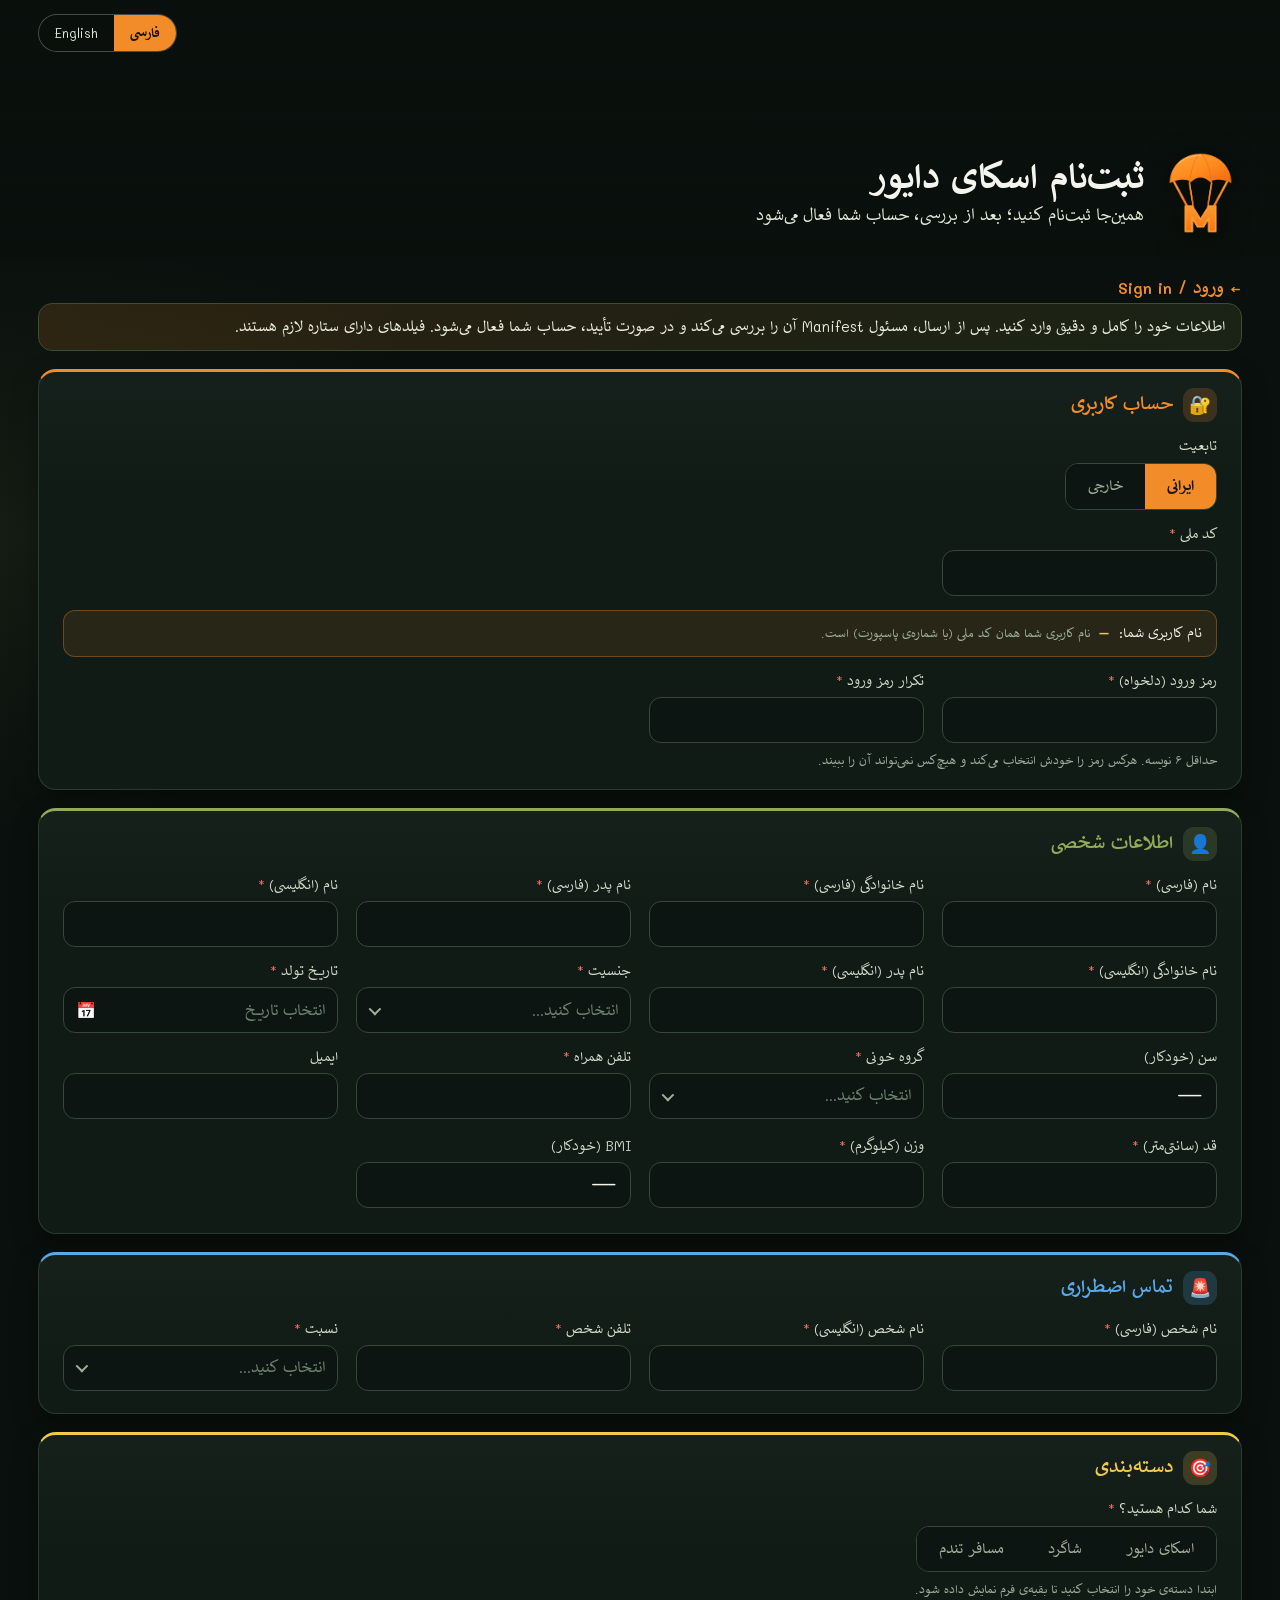
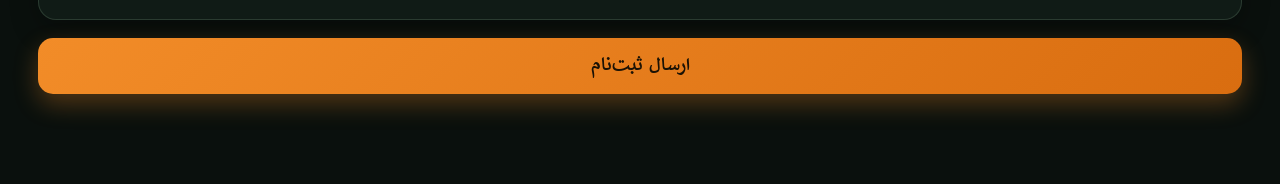
==== register.html @ 6c28987c "Add files via upload" ====
<!doctype html>
<html lang="fa" dir="rtl">
<head>
<meta charset="utf-8">
<meta name="viewport" content="width=device-width, initial-scale=1">
<meta name="theme-color" content="#0a100d">
<title>Manifest</title>
<link rel="icon" href="logo.png">
<link rel="stylesheet" href="style.css">
</head>
<body>
<header class="hero">
  <div class="slides" id="slides" aria-hidden="true"></div>
  <div class="lang" role="group" aria-label="Language"><button type="button" data-l="fa">فارسی</button><button type="button" data-l="en">English</button></div>
  <div class="hero-in"><img src="logo.png" alt=""><div><h1 id="title"></h1><p id="tag"></p></div></div>
</header>
<main class="wrap">
  <p style="margin:0 0 10px"><a href="./" style="color:#f28c28;font-weight:700;text-decoration:none">← ورود / Sign in</a></p>
  <div class="note-card" id="intro"></div>
  <form id="form" novalidate autocomplete="off">
    <div class="hp"><label>Website <input type="text" name="website" tabindex="-1" autocomplete="off"></label></div>
    <div id="fields" class="fx"></div>
    <div class="err" id="err" role="alert"></div>
    <button class="submit" id="send" type="submit"></button>
  </form>
  <div class="done" id="done" style="display:none"></div>
</main>
<div id="scrim" class="scrim" hidden></div>
<div id="pop" class="pop" hidden></div>
<script src="config.js"></script>
<script src="models.js"></script>
<script src="app.js"></script>
<script>
(function(){var box=document.getElementById("slides"),n=10,els=[],cur=0;for(var i=1;i<=n;i++){var e=document.createElement("i");e.style.backgroundImage='url("hero/p'+i+'.webp")';box.appendChild(e);els.push(e)}
els[0].className="on";setInterval(function(){els[cur].className="";cur=(cur+1)%n;els[cur].className="on"},3000);
for(var j=1;j<n;j++){(new Image()).src="hero/p"+(j+1)+".webp"}})();
</script>
</body>
</html>
---- style.css ----
@font-face { font-family: "FaCalibri"; src: url("calibri.ttf"), local("Calibri"); font-weight: 400; size-adjust: 118%; unicode-range: U+0600-06FF, U+0750-077F, U+FB50-FDFF, U+FE70-FEFF, U+200C-200D; font-display: swap; }
@font-face { font-family: "FaCalibri"; src: url("calibrib.ttf"), local("Calibri Bold"); font-weight: 700; size-adjust: 118%; unicode-range: U+0600-06FF, U+0750-077F, U+FB50-FDFF, U+FE70-FEFF, U+200C-200D; font-display: swap; }
@font-face { font-family: "Mali"; src: url("mali.ttf") format("truetype"); font-weight: 400; font-display: swap; }
@font-face { font-family: "Mali"; src: url("mali-semibold.ttf") format("truetype"); font-weight: 700; font-display: swap; }
:root { --bg:#0a100d; --panel:#101b16; --panel2:#17251b; --line:#2a3b30; --text:#f4f5ef; --muted:#9fb09d; --olive:#91ab58; --orange:#f28c28; --sky:#5aa9e6; --amber:#f2c94c; --coral:#e8705f; --teal:#3fbfa8; --violet:#a78bfa; --err:#ff7b80; --field:#0c1511; --fline:#34483b; }
* { box-sizing: border-box; -webkit-tap-highlight-color: transparent; }
html { scroll-behavior: smooth; }
body { overflow-x: hidden; margin: 0; background: radial-gradient(1200px 500px at 85% -10%, rgba(242,140,40,.09), transparent 60%), radial-gradient(900px 500px at 0% 30%, rgba(145,171,88,.08), transparent 60%), var(--bg); color: var(--text); font-family: "FaCalibri", "Mali", "Segoe UI", Tahoma, sans-serif; line-height: 1.55; }
html body, input, select, button, textarea, .dd-btn, .pop { font-family: "FaCalibri", "Mali", "Segoe UI", Tahoma, sans-serif; }
button, input, textarea { font: inherit; }
button { cursor: pointer; }

/* ---------- top banner ---------- */
.hero { position: relative; min-height: 260px; display: flex; align-items: flex-end; padding: 22px clamp(14px, 3vw, 40px) 26px; overflow: hidden; background: #0a100d; isolation: isolate; }
.hero::after { content: ""; position: absolute; inset: 0; z-index: -1; background: linear-gradient(180deg, rgba(10,16,13,.15) 0%, rgba(10,16,13,.92) 100%); }
.hero .slides { position: absolute; inset: 0; z-index: -2; }
.hero .slides i { position: absolute; inset: 0; background-size: cover; background-position: center; opacity: 0; transition: opacity 1s ease; transform: scale(1.04); }
.hero .slides i.on { opacity: 1; animation: kb 6s ease-out forwards; }
@keyframes kb { from { transform: scale(1.04); } to { transform: scale(1.12); } }
.hero-in { width: 100%; max-width: 1600px; margin: 0 auto; display: flex; align-items: center; gap: 16px; }
.hero img { width: 82px; height: 82px; object-fit: contain; filter: drop-shadow(0 6px 14px rgba(0,0,0,.55)); animation: floaty 5s ease-in-out infinite; }
.hero h1 { margin: 0; font-size: clamp(24px, 3.2vw, 34px); line-height: 1.2; }
.hero p { margin: 4px 0 0; color: #e3e8da; font-size: clamp(13px, 1.6vw, 16px); }
.lang { position: absolute; top: 14px; inset-inline-end: clamp(12px, 3vw, 40px); display: flex; border: 1px solid rgba(255,255,255,.25); border-radius: 999px; overflow: hidden; background: rgba(10,16,13,.6); backdrop-filter: blur(6px); }
.lang button { border: 0; background: transparent; color: #dfe7d7; padding: 8px 16px; font-size: 13px; transition: background .25s, color .25s; }
.lang button.on { background: var(--orange); color: #1b1205; font-weight: 700; }

/* ---------- page width: use the whole screen ---------- */
.wrap { width: 100%; max-width: 1600px; margin: 0 auto; padding: 16px clamp(10px, 3vw, 40px) 90px; }
.note-card { background: linear-gradient(135deg, rgba(242,140,40,.14), rgba(145,171,88,.12)); border: 1px solid #3b4d33; border-radius: 14px; padding: 12px 16px; margin: -8px 0 18px; font-size: 14.5px; color: #e9eddc; }
.sec { --c: var(--orange); background: linear-gradient(180deg, rgba(255,255,255,.025), transparent 120px), var(--panel); border: 1px solid var(--line); border-top: 3px solid var(--c); border-radius: 18px; padding: 16px clamp(12px, 2vw, 24px) 8px; margin: 0 0 18px; box-shadow: 0 10px 28px rgba(0,0,0,.28); }
.sec:nth-of-type(7n+1) { --c: var(--orange); } .sec:nth-of-type(7n+2) { --c: var(--olive); } .sec:nth-of-type(7n+3) { --c: var(--sky); }
.sec:nth-of-type(7n+4) { --c: var(--amber); } .sec:nth-of-type(7n+5) { --c: var(--coral); } .sec:nth-of-type(7n+6) { --c: var(--teal); } .sec:nth-of-type(7n+7) { --c: var(--violet); }
.sec h2 { display: flex; align-items: center; gap: 10px; margin: 0 0 14px; font-size: 18px; color: var(--c); }
.sec h2 .ic { width: 34px; height: 34px; display: grid; place-items: center; border-radius: 11px; background: color-mix(in srgb, var(--c) 18%, transparent); font-size: 18px; }
.sub-t { display: block; margin: 6px 0 8px; font-size: 14px; font-weight: 700; color: var(--c); }
.grid { display: grid; grid-template-columns: repeat(auto-fill, minmax(min(100%, 250px), 1fr)); gap: 0 18px; }
.grid .full { grid-column: 1 / -1; }
.f { display: block; margin: 0 0 14px; font-size: 13.5px; color: #d5ddcb; min-width: 0; }
.f > span.l { display: block; margin-bottom: 5px; }
.req::after { content: " *"; color: var(--coral); }
.hint { display: block; font-size: 12px; color: var(--muted); margin-top: 3px; }
.fe { display: none; font-size: 12px; color: var(--err); margin-top: 3px; }
.fe.on { display: block; animation: shake .35s; }
input[type=text], input[type=tel], input[type=email], input[type=password], textarea { width: 100%; height: 46px; padding: 0 12px; border-radius: 12px; border: 1px solid var(--fline); background: var(--field); color: var(--text); font-size: 15px; transition: border-color .2s, box-shadow .2s, background .2s; }
textarea { height: 84px; padding: 10px 12px; resize: vertical; }
input:hover, textarea:hover { border-color: #4a6552; }
input:focus, textarea:focus { outline: none; border-color: var(--c, var(--orange)); box-shadow: 0 0 0 3px color-mix(in srgb, var(--c, var(--orange)) 28%, transparent); }
input.bad, .dd-btn.bad, textarea.bad { border-color: var(--err); }
.ltr { direction: ltr; text-align: left; }
html[dir=rtl] .ltr::placeholder { text-align: right; }
@media (max-width: 700px) { input[type=text], input[type=tel], input[type=email], input[type=password], textarea { font-size: 16px; } }

/* ---------- custom dropdown / date button ---------- */
.dd-btn { position: relative; overflow: hidden; width: 100%; height: 46px; display: flex; align-items: center; justify-content: space-between; gap: 8px; padding: 0 12px; border-radius: 12px; border: 1px solid var(--fline); background: var(--field); color: var(--text); font-size: 15px; text-align: start; transition: border-color .2s, box-shadow .2s, background .2s, transform .12s; }
.dd-btn:hover { border-color: #4a6552; background: #0f1a14; }
.dd-btn:focus-visible, .dd-btn.open { outline: none; border-color: var(--c, var(--orange)); box-shadow: 0 0 0 3px color-mix(in srgb, var(--c, var(--orange)) 28%, transparent); }
.dd-btn .v { flex: 1; min-width: 0; overflow: hidden; text-overflow: ellipsis; white-space: nowrap; }
.dd-btn .v.ph { color: #6f8472; }
.dd-btn .chev { width: 9px; height: 9px; border-right: 2px solid var(--muted); border-bottom: 2px solid var(--muted); transform: rotate(45deg) translateY(-2px); transition: transform .2s; flex: none; }
.dd-btn.open .chev { transform: rotate(-135deg) translate(-2px, -1px); }
.dd-btn .cal-ic { flex: none; font-size: 16px; }
.pop { position: fixed; z-index: 1000; min-width: 220px; max-width: calc(100vw - 16px); max-height: min(60vh, 420px); overflow: auto; background: #101b16; border: 1px solid #3f5a48; border-radius: 16px; box-shadow: 0 22px 60px rgba(0,0,0,.6), 0 0 0 1px rgba(0,0,0,.4); padding: 6px; transform-origin: top center; animation: popIn .18s cubic-bezier(.2,.8,.3,1); color: var(--text); }
.pop.sheet { left: 0 !important; right: 0 !important; bottom: 0 !important; top: auto !important; width: auto !important; max-width: none; max-height: 74vh; border-radius: 22px 22px 0 0; padding: 10px 10px 18px; animation: sheetUp .26s cubic-bezier(.2,.8,.3,1); }
.scrim { position: fixed; inset: 0; z-index: 999; background: rgba(0,0,0,.55); animation: fadeIn .2s; }
.pop .srch { position: sticky; top: -6px; z-index: 2; background: #101b16; padding: 4px 4px 8px; }
.pop .srch input { height: 40px; }
.pop .opt { position: relative; overflow: hidden; display: flex; align-items: center; gap: 8px; width: 100%; padding: 10px 12px; border: 0; border-radius: 10px; background: transparent; color: var(--text); font-size: 15px; text-align: start; transition: background .12s; }
.pop .opt:hover, .pop .opt.hl { background: #1c2f23; }
.pop .opt.on { background: color-mix(in srgb, var(--pc, var(--orange)) 22%, #101b16); color: #fff; font-weight: 700; }
.pop .opt.on::after { content: "✓"; margin-inline-start: auto; color: var(--pc, var(--orange)); }
.pop .grp { padding: 10px 12px 4px; font-size: 11.5px; letter-spacing: .04em; text-transform: uppercase; color: var(--olive); }
.pop .none { padding: 14px; text-align: center; color: var(--muted); font-size: 13px; }

/* ---------- calendar ---------- */
.pop.cal { width: 320px; padding: 12px; }
.cal-head { display: flex; align-items: center; gap: 6px; margin-bottom: 8px; }
.cal-title { flex: 1; border: 0; background: #17251b; color: var(--text); border-radius: 10px; padding: 9px 12px; font-size: 15px; font-weight: 700; transition: background .15s; }
.cal-title:hover { background: #1f3326; }
.cal-nav { width: 38px; height: 38px; border: 0; border-radius: 10px; background: #17251b; color: var(--text); font-size: 20px; line-height: 1; transition: background .15s, transform .1s; }
.cal-nav:hover { background: #254030; }
.cal-grid { display: grid; grid-template-columns: repeat(7, 1fr); gap: 3px; }
.cal-grid.wk span { text-align: center; font-size: 12px; color: var(--muted); padding: 4px 0; }
.cal-grid button { height: 38px; border: 0; border-radius: 50%; background: transparent; color: var(--text); font-size: 14px; transition: background .12s, transform .1s; }
.cal-grid button:hover:not(.dis) { background: #254030; transform: scale(1.08); }
.cal-grid button.today { box-shadow: inset 0 0 0 1.5px var(--amber); }
.cal-grid button.sel { background: var(--pc, var(--orange)); color: #1b1205; font-weight: 700; }
.cal-grid button.dis { opacity: .25; cursor: default; }
.cal-ym { display: grid; gap: 8px; }
.cal-ym .months { display: grid; grid-template-columns: repeat(3, 1fr); gap: 6px; }
.cal-ym .years { display: grid; grid-template-columns: repeat(4, 1fr); gap: 6px; max-height: 190px; overflow: auto; padding: 2px; }
.cal-ym button { height: 38px; border: 0; border-radius: 10px; background: #17251b; color: var(--text); font-size: 14px; transition: background .12s; }
.cal-ym button:hover { background: #254030; }
.cal-ym button.sel { background: var(--pc, var(--orange)); color: #1b1205; font-weight: 700; }
.cal-ym button.dis { opacity: .25; }
.cal-foot { display: flex; justify-content: space-between; margin-top: 10px; }
.cal-foot button { border: 0; background: transparent; color: var(--pc, var(--orange)); padding: 8px 10px; border-radius: 8px; font-size: 14px; }
.cal-foot button:hover { background: #17251b; }

/* ---------- chips, segmented, buttons ---------- */
.chips { display: flex; flex-wrap: wrap; gap: 9px; margin-bottom: 14px; }
.chip { display: inline-flex; align-items: center; gap: 8px; padding: 9px 14px; border: 1px solid var(--fline); border-radius: 999px; background: var(--field); cursor: pointer; font-size: 14px; user-select: none; transition: border-color .2s, background .2s, transform .12s, opacity .2s; position: relative; overflow: hidden; }
.chip:hover { border-color: var(--c); }
.chip input { accent-color: var(--c); width: 17px; height: 17px; margin: 0; }
.chip.on { border-color: var(--c); background: color-mix(in srgb, var(--c) 18%, var(--field)); }
.chip.off { opacity: .4; cursor: not-allowed; }
.seg { display: inline-flex; flex-wrap: wrap; border: 1px solid var(--fline); border-radius: 13px; overflow: hidden; margin-bottom: 14px; max-width: 100%; }
.seg button { border: 0; background: var(--field); color: var(--muted); padding: 11px 22px; font-size: 14.5px; position: relative; overflow: hidden; transition: background .25s, color .25s; }
.seg button:hover { color: var(--text); }
.seg button.on { background: var(--c); color: #1a1405; font-weight: 700; }
.btn { border: 1px solid #3d5444; background: var(--panel2); color: var(--text); padding: 9px 16px; border-radius: 11px; font-size: 13.5px; position: relative; overflow: hidden; transition: border-color .2s, background .2s, transform .12s; }
.btn:hover { border-color: var(--c, var(--orange)); background: #1d3123; }
.row2 { display: grid; grid-template-columns: 1fr 1fr auto; gap: 12px; align-items: end; margin-bottom: 6px; }
@media (max-width: 600px) { .row2 { grid-template-columns: 1fr; } }
.ro { display: flex; justify-content: space-between; align-items: center; gap: 8px; border-radius: 12px; padding: 0 14px; background: var(--field); border: 1px solid var(--fline); min-height: 46px; transition: border-color .3s, background .3s; }
.ro strong { font-size: 16px; direction: ltr; }
.ro.ok { border-color: #4f7a3a; background: rgba(110,160,70,.12); } .ro.ok strong { color: #b6d77a; }
.ro.warn { border-color: #8a6d1f; background: rgba(242,201,76,.1); } .ro.warn strong { color: var(--amber); }
.ro.bad { border-color: #8a3a40; background: rgba(255,123,128,.1); } .ro.bad strong { color: var(--err); }
.ro-wrap { margin: 0 0 14px; }
.ro-wrap small { display: block; font-size: 12px; color: var(--muted); margin-top: 3px; }
.ro-wrap.danger small { color: var(--err); }
.userbox { display: flex; align-items: center; gap: 10px; flex-wrap: wrap; padding: 11px 14px; border-radius: 12px; background: rgba(242,140,40,.1); border: 1px solid rgba(242,140,40,.35); margin-bottom: 14px; font-size: 13.5px; }
.userbox b { direction: ltr; unicode-bidi: plaintext; font-family: Consolas, monospace; font-size: 15px; color: var(--amber); }
.file-grid { display: grid; grid-template-columns: repeat(auto-fill, minmax(min(100%, 330px), 1fr)); gap: 0 16px; }
.file-row { display: flex; align-items: center; gap: 10px; flex-wrap: wrap; padding: 11px 14px; border: 1px dashed #3d5444; border-radius: 13px; margin-bottom: 12px; background: rgba(255,255,255,.02); transition: border-color .2s, background .2s; }
.file-row:hover { border-color: var(--c); background: rgba(255,255,255,.04); }
.file-row.has { border-style: solid; border-color: var(--olive); }
.file-row .nm { flex: 1 1 140px; font-size: 13.5px; min-width: 0; }
.file-row .fn { color: var(--olive); font-size: 12px; direction: ltr; overflow-wrap: anywhere; }
.err { display: none; margin: 0 0 14px; padding: 13px 16px; border-radius: 13px; background: #3d1a1e; border: 1px solid var(--err); color: #ffd9db; font-size: 14px; white-space: pre-line; }
.submit { width: 100%; height: 56px; border: 0; border-radius: 15px; background: linear-gradient(135deg, var(--orange), #d96d10); color: #1b1205; font-weight: 700; font-size: 18px; cursor: pointer; box-shadow: 0 10px 24px rgba(242,140,40,.3); position: relative; overflow: hidden; transition: transform .15s, box-shadow .2s; }
.submit:hover:not(:disabled) { transform: translateY(-2px); box-shadow: 0 14px 30px rgba(242,140,40,.4); }
.submit:disabled { opacity: .55; cursor: default; box-shadow: none; }
.hp { position: absolute; width: 1px; height: 1px; overflow: hidden; clip: rect(0 0 0 0); opacity: 0; pointer-events: none; }
.done { text-align: center; padding: 40px 16px; animation: rise .6s both; }
.done h2 { color: var(--olive); font-size: 26px; margin: 6px 0; }
.ref { display: inline-block; direction: ltr; font-family: Consolas, monospace; font-size: 22px; letter-spacing: 2px; color: var(--amber); background: var(--field); border: 1px solid var(--line); padding: 8px 18px; border-radius: 10px; margin: 8px 0 14px; }
.sub { font-size: 13px; color: var(--muted); margin: 0 0 8px; }
[hidden] { display: none !important; }

/* ---------- gentle motion ---------- */
.fx .sec { animation: rise .6s cubic-bezier(.2,.7,.2,1) both; }
.fx .sec:nth-of-type(2) { animation-delay: .06s; } .fx .sec:nth-of-type(3) { animation-delay: .12s; } .fx .sec:nth-of-type(4) { animation-delay: .18s; } .fx .sec:nth-of-type(n+5) { animation-delay: .24s; }
.note-card { animation: rise .5s both; }
button:active:not(:disabled), .chip:active, .dd-btn:active { transform: scale(.97); }
.rip { position: absolute; border-radius: 50%; background: rgba(255,255,255,.32); transform: scale(0); animation: ripple .6s ease-out forwards; pointer-events: none; }
@keyframes rise { from { opacity: 0; transform: translateY(18px); } to { opacity: 1; transform: none; } }
@keyframes popIn { from { opacity: 0; transform: translateY(-6px) scale(.97); } to { opacity: 1; transform: none; } }
@keyframes sheetUp { from { transform: translateY(100%); } to { transform: none; } }
@keyframes fadeIn { from { opacity: 0; } to { opacity: 1; } }
@keyframes ripple { to { transform: scale(4); opacity: 0; } }
@keyframes floaty { 0%, 100% { transform: translateY(0); } 50% { transform: translateY(-5px); } }
@keyframes shake { 0%, 100% { transform: none; } 25% { transform: translateX(-4px); } 75% { transform: translateX(4px); } }
@media (prefers-reduced-motion: reduce) { *, *::before, *::after { animation-duration: .01ms !important; animation-delay: 0s !important; transition-duration: .01ms !important; } }

.dd-btn .v.dt { direction: ltr; unicode-bidi: isolate; text-align: right; }
html[dir=ltr] .dd-btn .v.dt { text-align: left; }
@media (max-width: 700px) { .pop.sheet.cal { max-height: 92vh; } .pop.sheet .cal-grid button { height: 34px; } .pop.sheet .cal-head { margin-bottom: 4px; } }

.fnote { color: var(--amber, #f6ba78); font-size: 11.5px; font-weight: 400; }
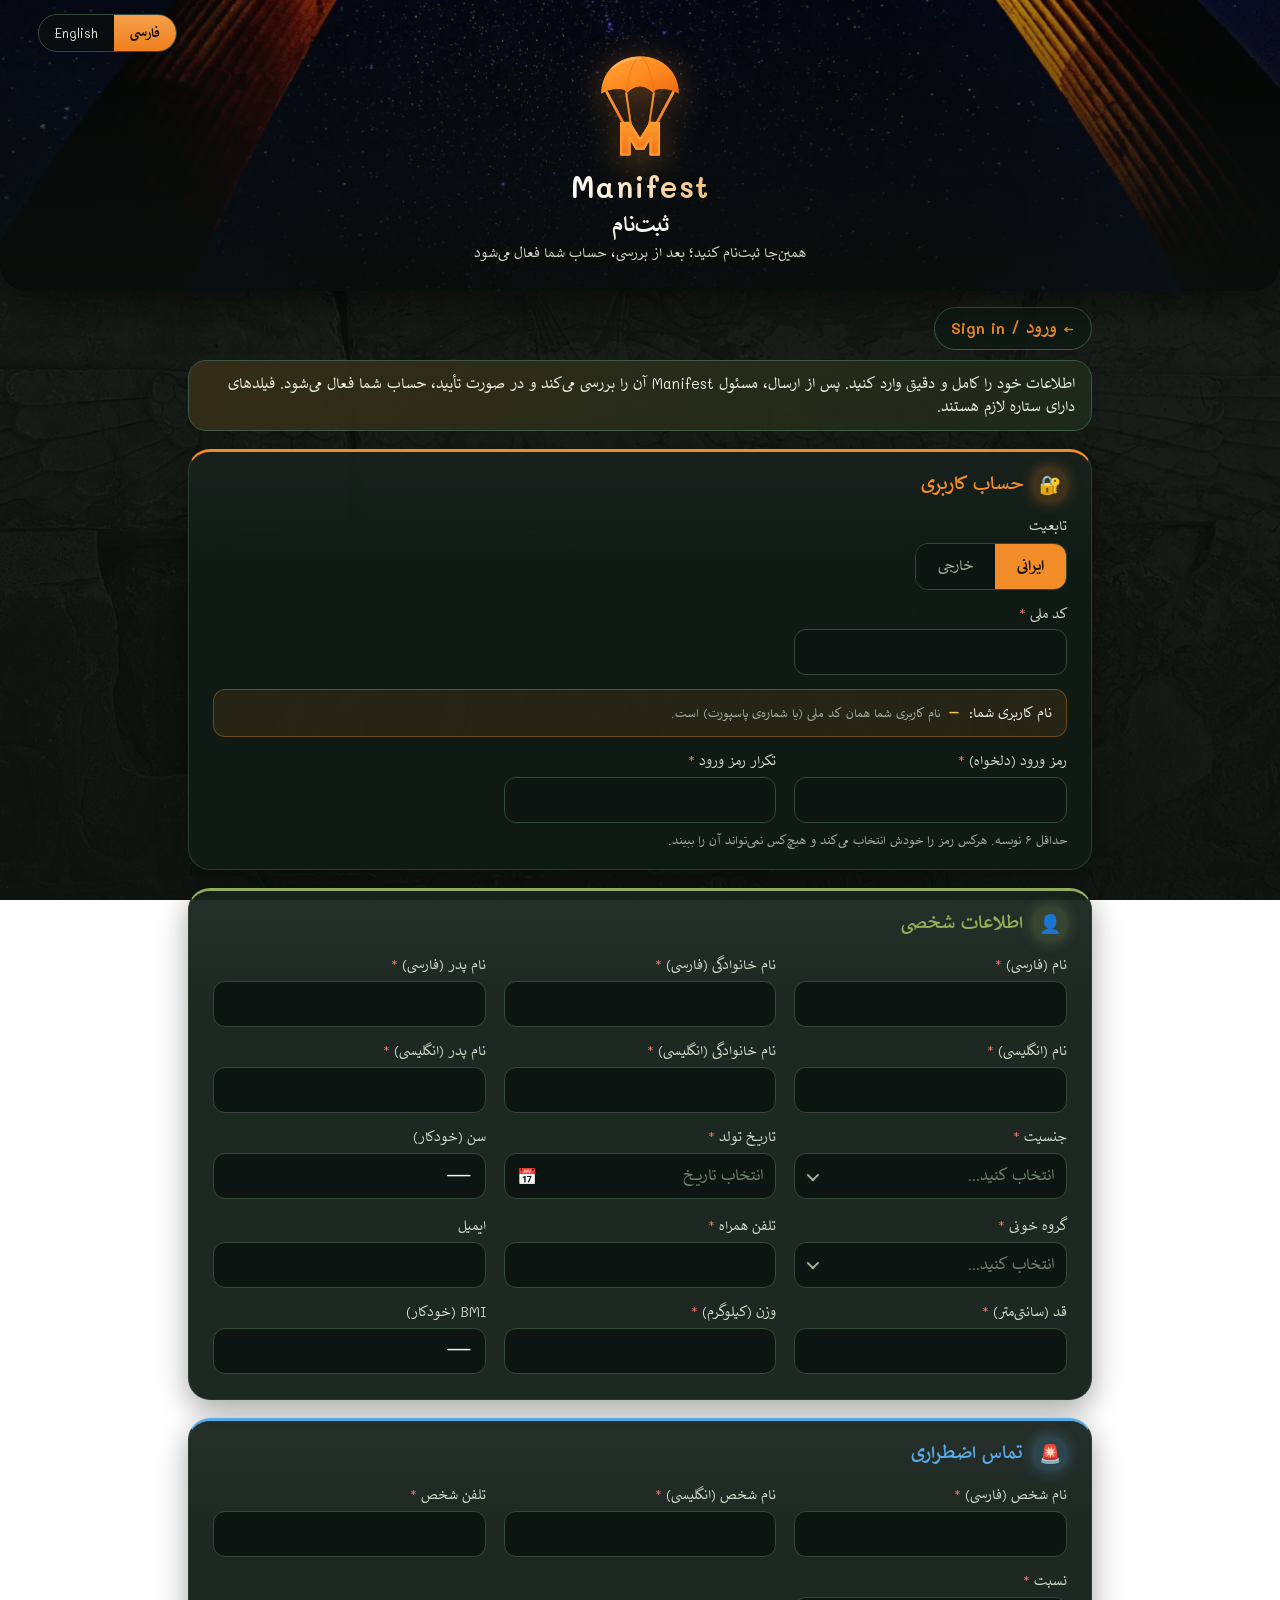
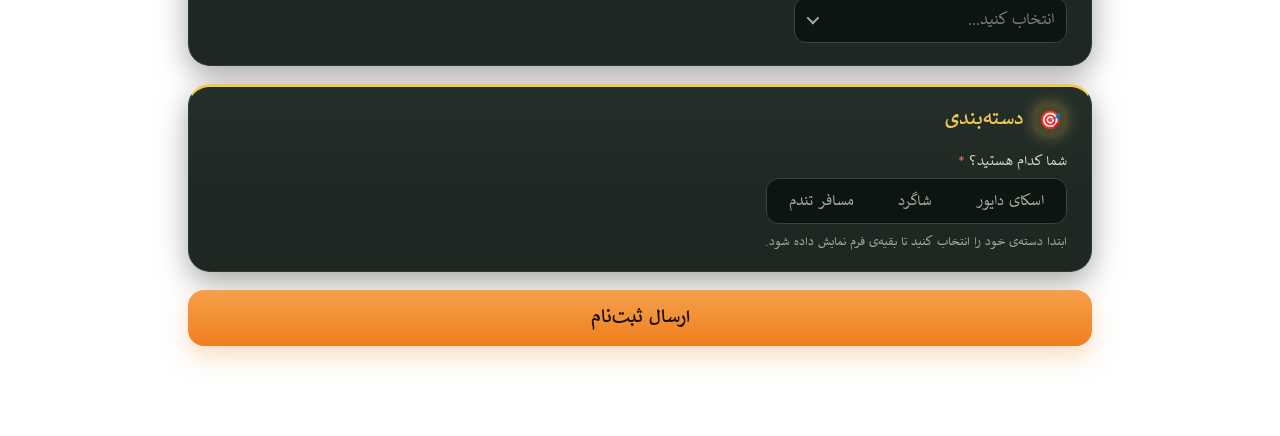
==== commit 81182578: "Add files via upload" ====
--- a/register.html
+++ b/register.html
@@ -5,17 +5,18 @@
 <meta name="viewport" content="width=device-width, initial-scale=1">
 <meta name="theme-color" content="#0a100d">
 <title>Manifest</title>
-<link rel="icon" href="logo.png">
+<link rel="icon" href="favicon.png">
+<link rel="apple-touch-icon" href="apple-touch-icon.png">
 <link rel="stylesheet" href="style.css">
 </head>
 <body>
 <header class="hero">
   <div class="slides" id="slides" aria-hidden="true"></div>
   <div class="lang" role="group" aria-label="Language"><button type="button" data-l="fa">فارسی</button><button type="button" data-l="en">English</button></div>
-  <div class="hero-in"><img src="logo.png" alt=""><div><h1 id="title"></h1><p id="tag"></p></div></div>
+  <div class="hero-in"><img src="logo.png" alt=""><div class="hero-t"><b class="brand">Manifest</b><h1 id="title"></h1><p id="tag"></p></div></div>
 </header>
 <main class="wrap">
-  <p style="margin:0 0 10px"><a href="./" style="color:#f28c28;font-weight:700;text-decoration:none">← ورود / Sign in</a></p>
+  <p style="margin:0 0 10px"><a href="./" class="tologin">← ورود / Sign in</a></p>
   <div class="note-card" id="intro"></div>
   <form id="form" novalidate autocomplete="off">
     <div class="hp"><label>Website <input type="text" name="website" tabindex="-1" autocomplete="off"></label></div>
--- a/style.css
+++ b/style.css
@@ -159,3 +159,26 @@
 @media (max-width: 700px) { .pop.sheet.cal { max-height: 92vh; } .pop.sheet .cal-grid button { height: 34px; } .pop.sheet .cal-head { margin-bottom: 4px; } }
 
 .fnote { color: var(--amber, #f6ba78); font-size: 11.5px; font-weight: 400; }
+
+/* ===== v16: same look and motion as the sign-in page ===== */
+.hero { min-height: 250px; align-items: center; justify-content: center; padding: 54px 18px 28px; border-radius: 0 0 28px 28px; box-shadow: 0 14px 40px rgba(0,0,0,.5); }
+.hero::after { background: linear-gradient(180deg, rgba(10,16,13,.35) 0%, rgba(10,16,13,.88) 100%); }
+.hero-in { flex-direction: column; text-align: center; gap: 6px; justify-content: center; }
+.hero img { width: 104px; height: 104px; filter: drop-shadow(0 8px 18px rgba(242,140,40,.45)); animation: floaty 5s ease-in-out infinite, popIn .7s cubic-bezier(.2,.9,.3,1.3) both; }
+.hero-t { display: grid; gap: 2px; justify-items: center; animation: rise .7s .1s cubic-bezier(.2,.7,.2,1) both; }
+.hero .brand { font-size: 30px; letter-spacing: 1.5px; background: linear-gradient(90deg, #fff, #f6c07a); -webkit-background-clip: text; background-clip: text; color: transparent; }
+.hero h1 { font-size: 20px; font-weight: 700; color: #f4f5ef; }
+.hero p { max-width: 420px; color: #cfdacb; font-size: 13.5px; }
+.lang { border-color: #34483a; background: rgba(10,16,13,.7); }
+.lang button.on { background: linear-gradient(180deg, #f6a04b, #ef7f1d); }
+.wrap { max-width: 980px; }
+.tologin { display: inline-block; padding: 8px 16px; border: 1px solid #3d5a45; border-radius: 999px; color: var(--orange); font-weight: 700; text-decoration: none; background: rgba(16,27,22,.8); transition: transform .15s, background .2s; }
+.tologin:active { transform: scale(.96); }
+.note-card { border-radius: 18px; margin: 4px 0 18px; border-color: #3d5a45; background: linear-gradient(135deg, rgba(242,140,40,.16), rgba(145,171,88,.10)), rgba(16,27,22,.9); animation: rise .6s .15s both; }
+.sec { border-radius: 22px; box-shadow: 0 10px 30px rgba(0,0,0,.35); background: linear-gradient(180deg, rgba(255,255,255,.03), transparent 120px), rgba(16,27,22,.94); }
+.sec h2 .ic { border-radius: 14px; box-shadow: 0 0 14px color-mix(in srgb, var(--c) 35%, transparent); }
+.submit { border-radius: 16px; background: linear-gradient(180deg, #f6a04b, #ef7f1d); }
+.hero + .wrap::before { content: none; }
+/* Persepolis photos stay softly behind the whole page too */
+body::before { content: ""; position: fixed; inset: 0; z-index: -1; background: linear-gradient(180deg, rgba(10,16,13,.86), rgba(10,16,13,.94)), url("hero/p8.webp") center / cover; }
+body { background: transparent; }
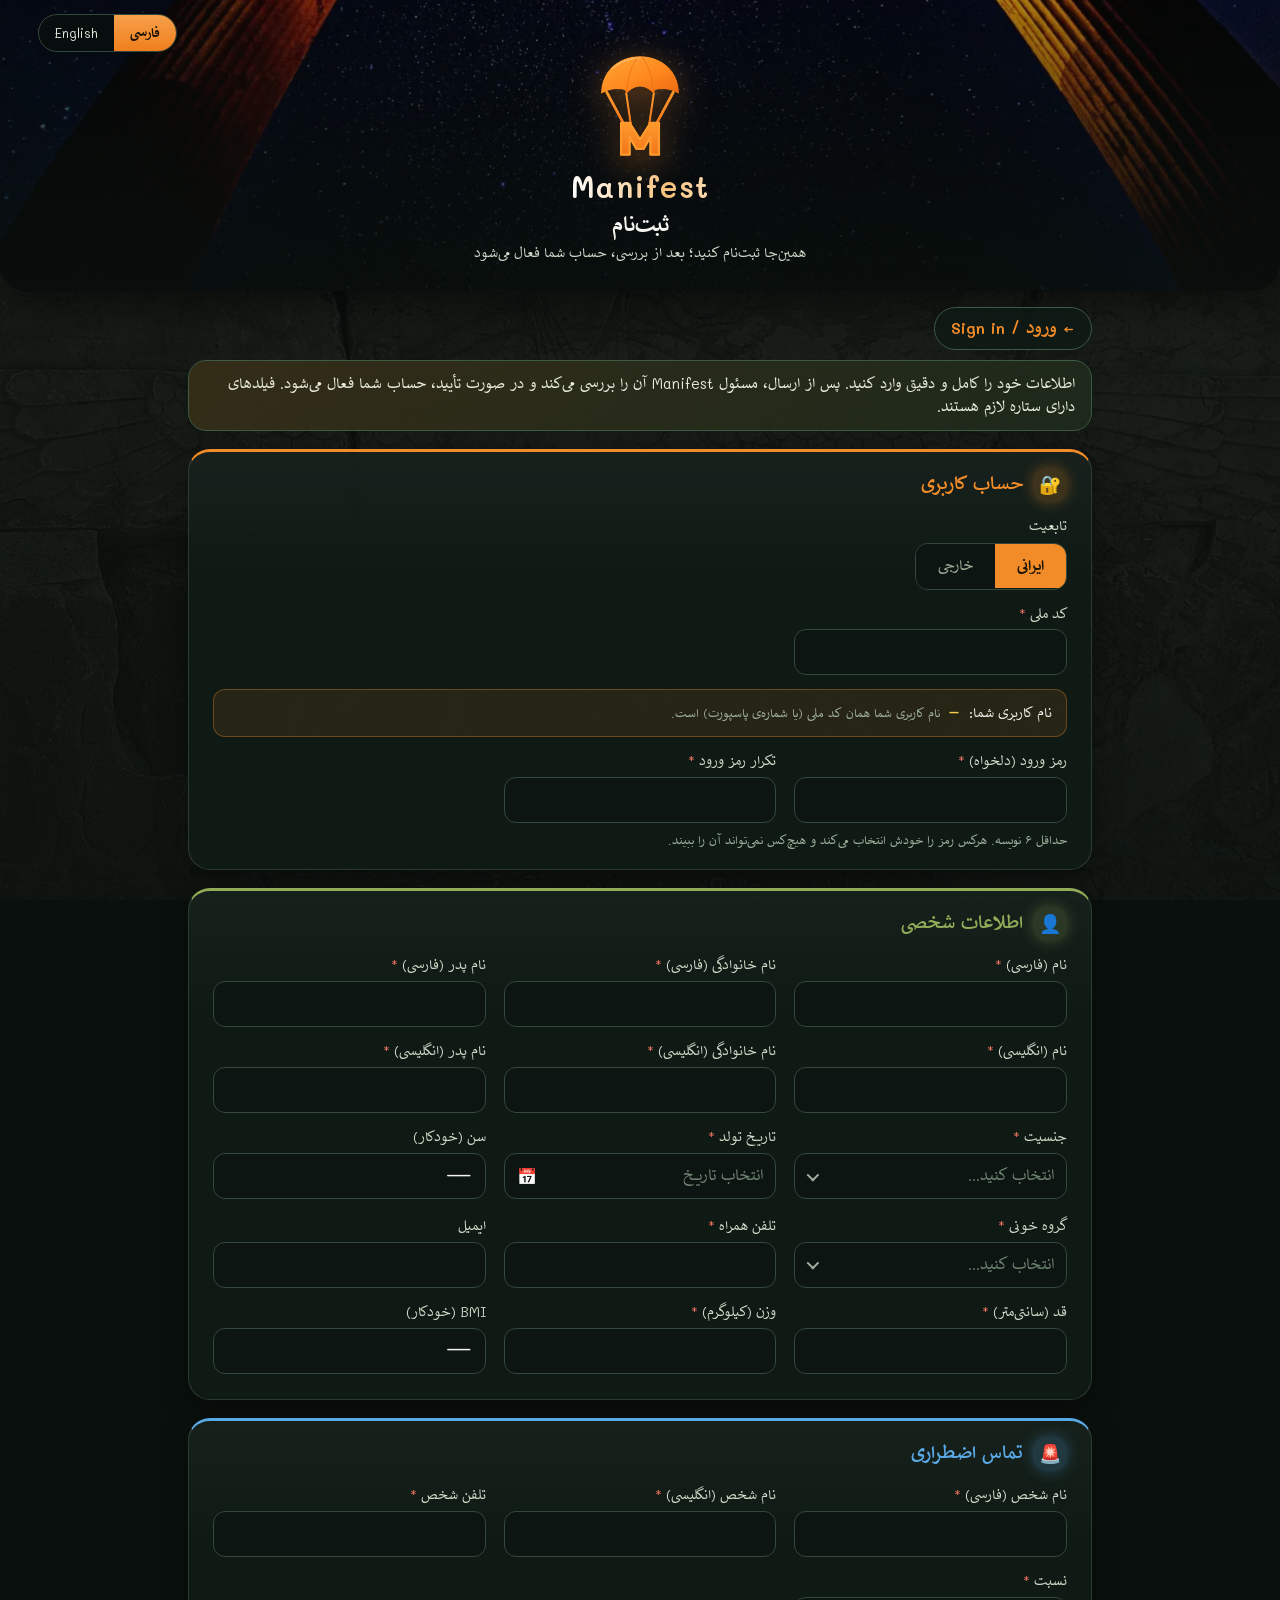
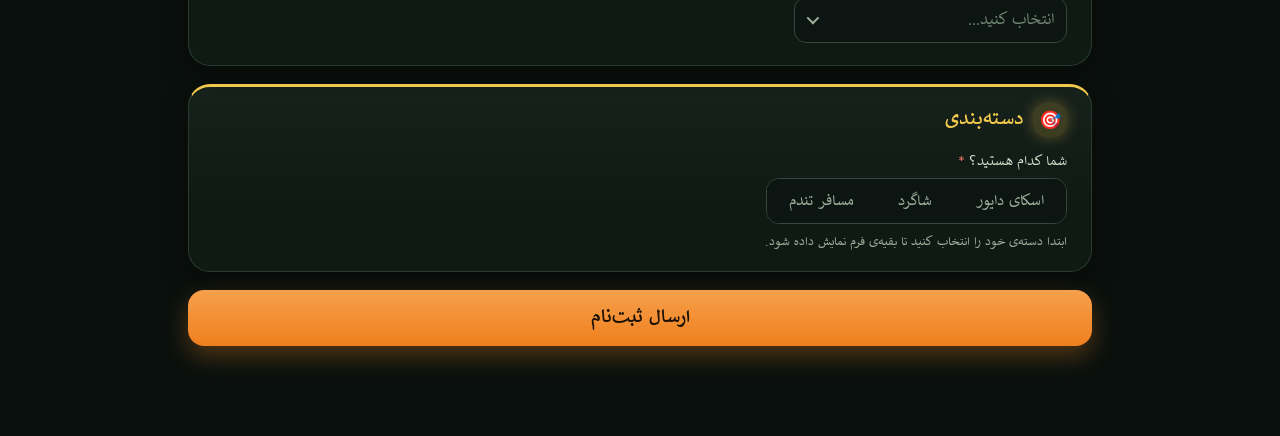
==== commit 9871eadc: "Add files via upload" ====
--- a/register.html
+++ b/register.html
@@ -36,5 +36,10 @@
 els[0].className="on";setInterval(function(){els[cur].className="";cur=(cur+1)%n;els[cur].className="on"},3000);
 for(var j=1;j<n;j++){(new Image()).src="hero/p"+(j+1)+".webp"}})();
 </script>
+<script>
+(function(){if(!("IntersectionObserver" in window))return;var f=document.getElementById("fields");var io=new IntersectionObserver(function(es){es.forEach(function(e){if(e.isIntersecting){e.target.classList.add("in");io.unobserve(e.target)}})},{threshold:.06});
+function scan(){if(f.classList.contains("fx"))return;f.querySelectorAll(".sec:not(.rv)").forEach(function(el){el.classList.add("rv");io.observe(el)})}
+new MutationObserver(scan).observe(f,{childList:true});setTimeout(scan,1600);})();
+</script>
 </body>
 </html>
--- a/style.css
+++ b/style.css
@@ -182,3 +182,25 @@
 /* Persepolis photos stay softly behind the whole page too */
 body::before { content: ""; position: fixed; inset: 0; z-index: -1; background: linear-gradient(180deg, rgba(10,16,13,.86), rgba(10,16,13,.94)), url("hero/p8.webp") center / cover; }
 body { background: transparent; }
+
+/* ===== v17 motion ===== */
+html { background-color: #0a100d; }
+.hero { background: linear-gradient(120deg, #0a100d, #1a2a1d, #2a1a0a, #0a100d); background-size: 300% 300%; animation: heroflow 14s ease-in-out infinite; }
+@keyframes heroflow { 0%,100% { background-position: 0% 50%; } 50% { background-position: 100% 50%; } }
+.hero .brand { background-size: 200% 100%; animation: shine 5s linear infinite; background-image: linear-gradient(90deg, #fff 0%, #f6c07a 35%, #fff 70%, #f6c07a 100%); }
+@keyframes shine { to { background-position: -200% 0; } }
+.hero h1 { animation: rise .7s .25s both; } .hero p { animation: rise .7s .4s both; }
+.lang { animation: popIn .6s .3s both; } .tologin { animation: rise .6s .1s both; }
+.rv { opacity: 0; transform: translateY(26px) scale(.985); transition: opacity .6s ease, transform .6s cubic-bezier(.2,.8,.25,1); }
+.rv.in { opacity: 1; transform: none; }
+.sec h2 .ic { animation: floaty 4.5s ease-in-out infinite; }
+.sec:nth-of-type(even) h2 .ic { animation-delay: -2s; }
+.f { transition: transform .2s; } .f:focus-within { transform: translateX(-3px); } html[dir=ltr] .f:focus-within { transform: translateX(3px); }
+.seg button, .chip { transition: background .2s, color .2s, transform .15s, box-shadow .2s; } .seg button:active, .chip:active { transform: scale(.94); }
+.seg button.on { animation: popIn .3s both; }
+.submit::after { content: ""; position: absolute; inset: 0; background: linear-gradient(105deg, transparent 35%, rgba(255,255,255,.35) 50%, transparent 65%); transform: translateX(-120%); animation: sweep 3.6s ease-in-out infinite; pointer-events: none; }
+@keyframes sweep { 60%, 100% { transform: translateX(120%); } }
+.note-card::before { content: ""; position: absolute; }
+.fe.on { animation: shake .35s; }
+body::before { animation: bgdrift 40s ease-in-out infinite alternate; }
+@keyframes bgdrift { from { transform: scale(1.02); } to { transform: scale(1.12) translateY(-12px); } }
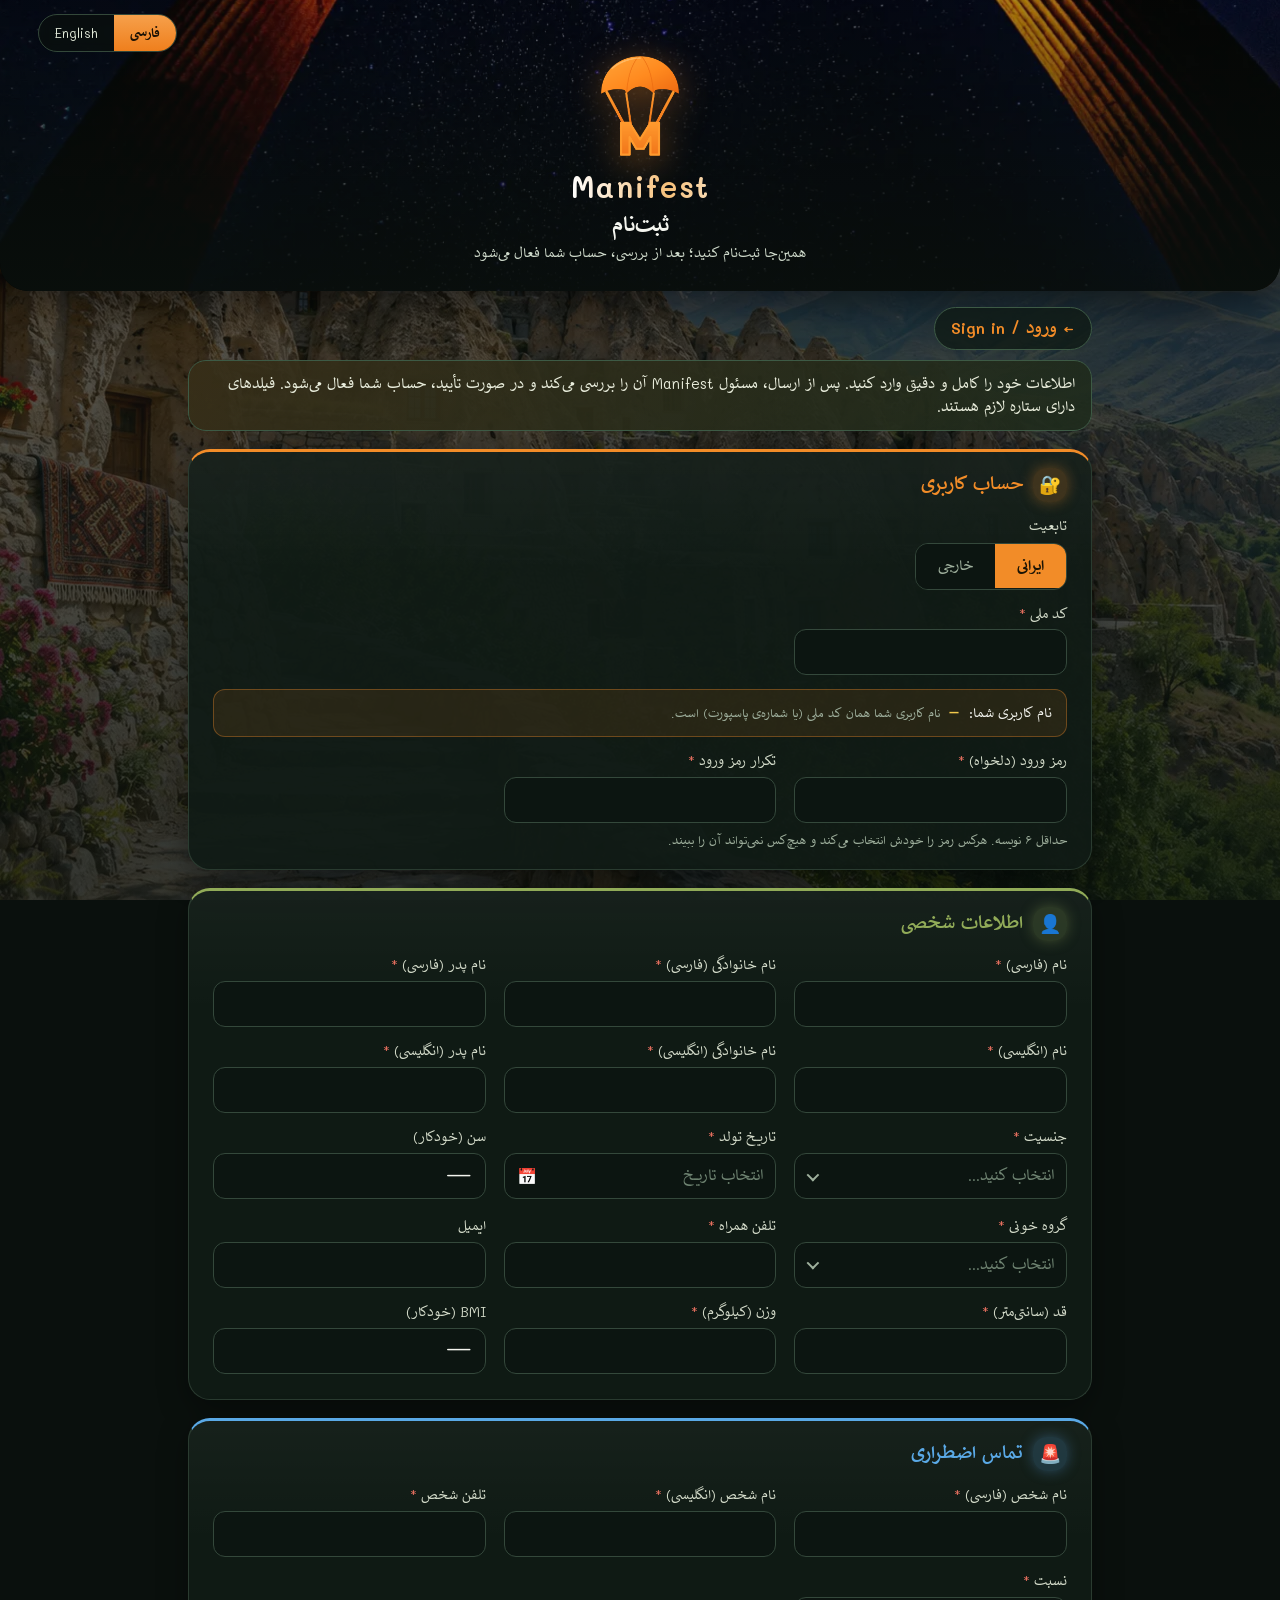
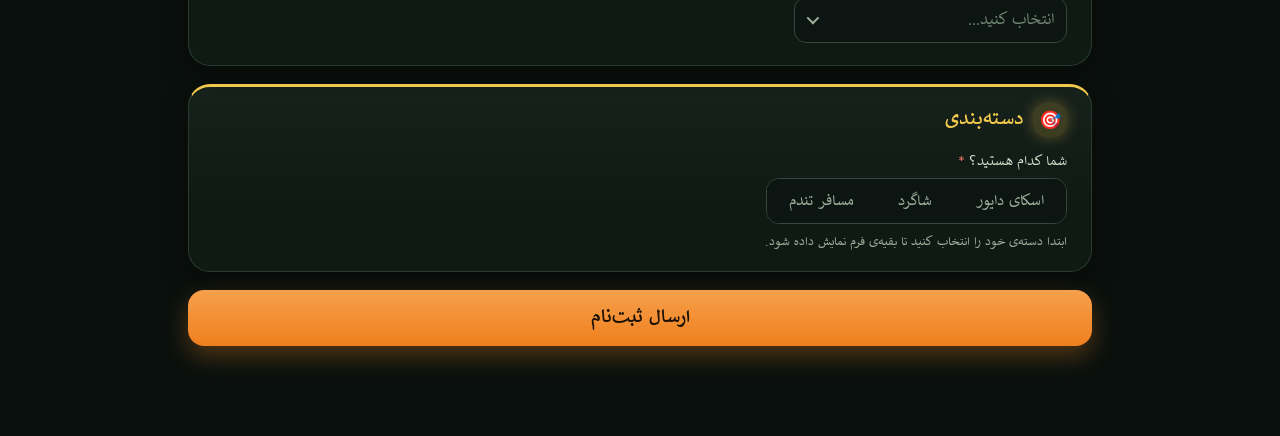
==== commit 52e072ce: "Add files via upload" ====
--- a/register.html
+++ b/register.html
@@ -34,7 +34,7 @@
 <script>
 (function(){var box=document.getElementById("slides"),n=10,els=[],cur=0;for(var i=1;i<=n;i++){var e=document.createElement("i");e.style.backgroundImage='url("hero/p'+i+'.webp")';box.appendChild(e);els.push(e)}
 els[0].className="on";setInterval(function(){els[cur].className="";cur=(cur+1)%n;els[cur].className="on"},3000);
-for(var j=1;j<n;j++){(new Image()).src="hero/p"+(j+1)+".webp"}})();
+for(var j=1;j<n;j++){(new Image()).src="hero/q"+(j+1)+".webp"}})();
 </script>
 <script>
 (function(){if(!("IntersectionObserver" in window))return;var f=document.getElementById("fields");var io=new IntersectionObserver(function(es){es.forEach(function(e){if(e.isIntersecting){e.target.classList.add("in");io.unobserve(e.target)}})},{threshold:.06});
--- a/style.css
+++ b/style.css
@@ -180,7 +180,7 @@
 .submit { border-radius: 16px; background: linear-gradient(180deg, #f6a04b, #ef7f1d); }
 .hero + .wrap::before { content: none; }
 /* Persepolis photos stay softly behind the whole page too */
-body::before { content: ""; position: fixed; inset: 0; z-index: -1; background: linear-gradient(180deg, rgba(10,16,13,.86), rgba(10,16,13,.94)), url("hero/p8.webp") center / cover; }
+body::before { content: ""; position: fixed; inset: 0; z-index: -1; background: linear-gradient(180deg, rgba(10,16,13,.62), rgba(10,16,13,.82)), url("hero/q8.webp") center / cover; }
 body { background: transparent; }
 
 /* ===== v17 motion ===== */
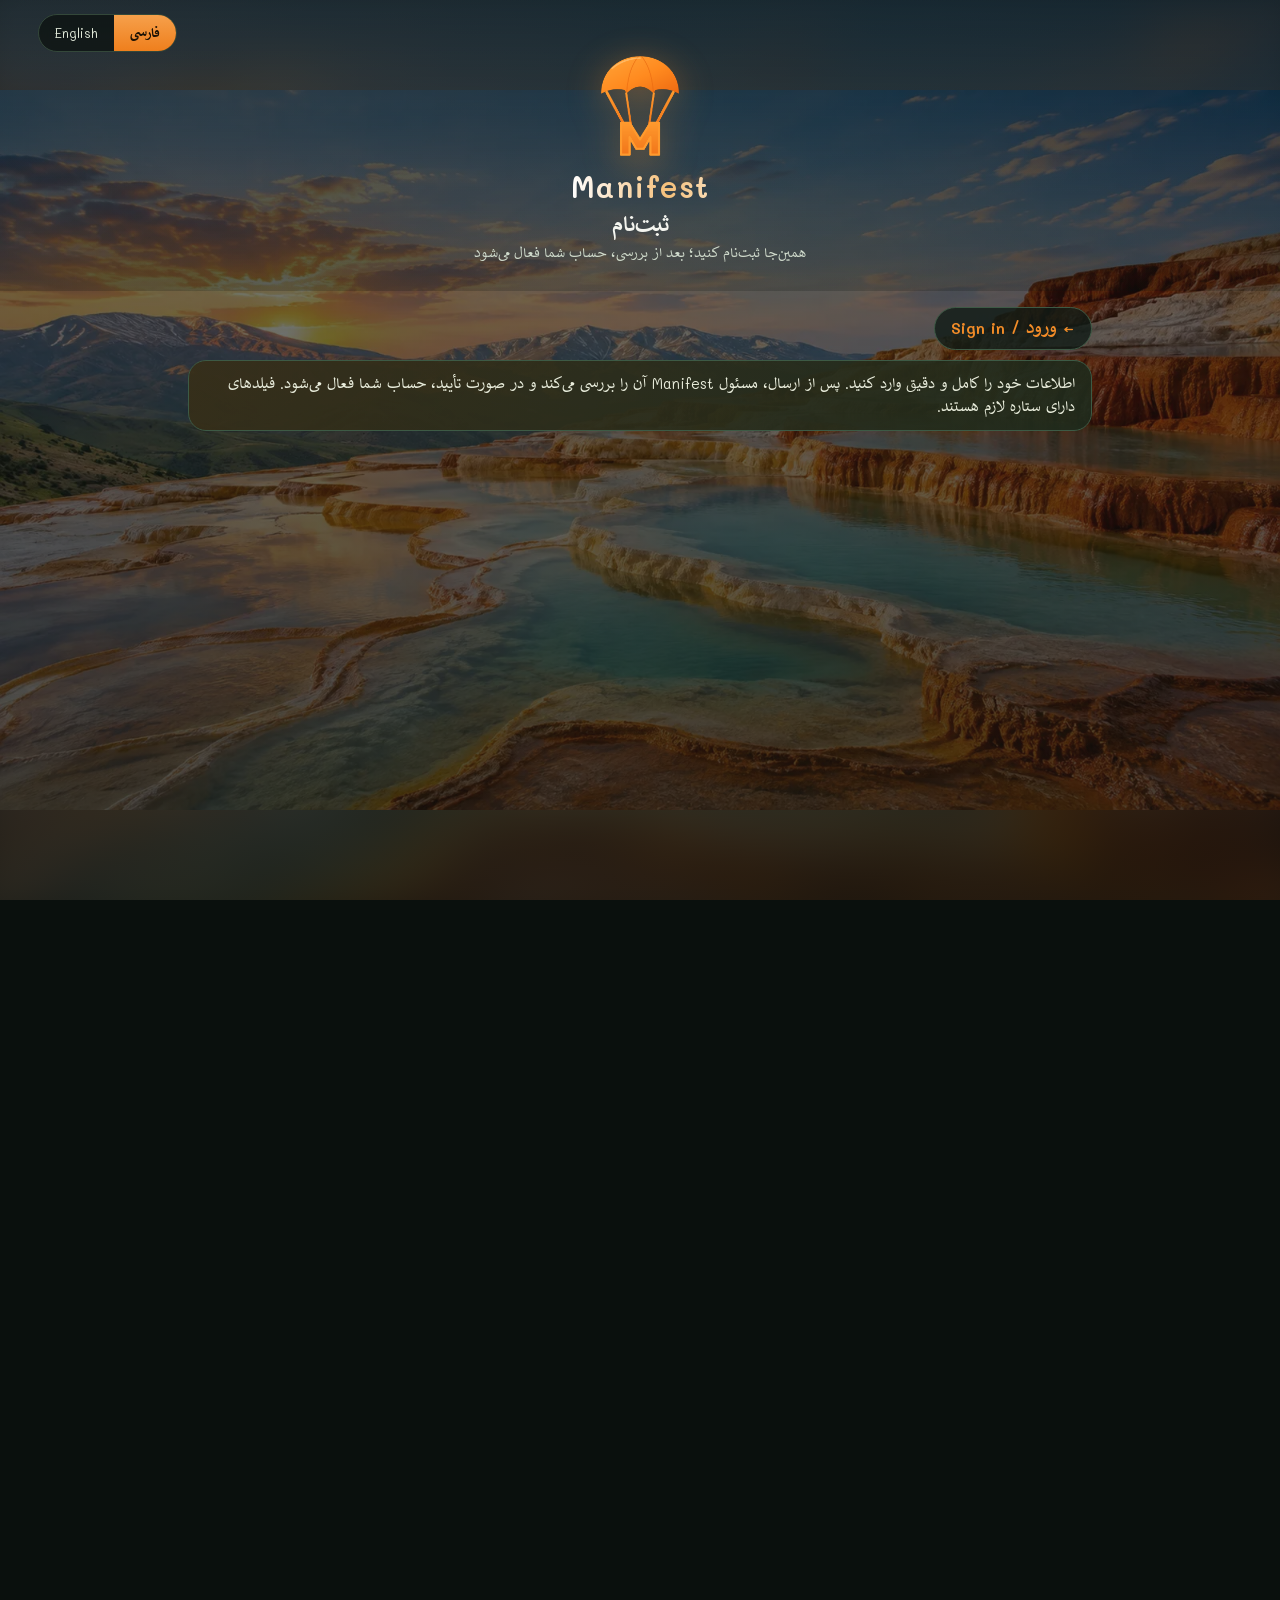
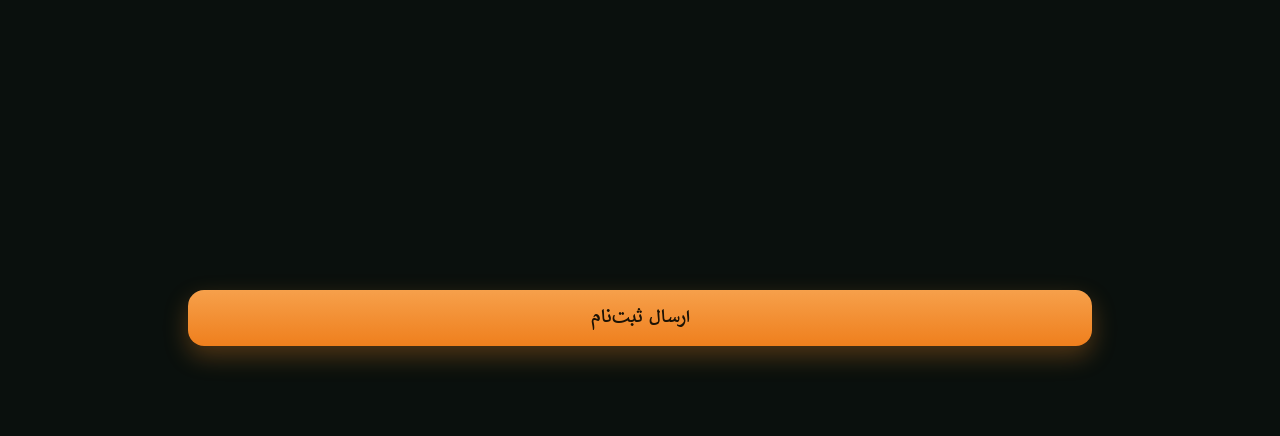
==== commit cd78b3e4: "Add files via upload" ====
--- a/register.html
+++ b/register.html
@@ -11,7 +11,6 @@
 </head>
 <body>
 <header class="hero">
-  <div class="slides" id="slides" aria-hidden="true"></div>
   <div class="lang" role="group" aria-label="Language"><button type="button" data-l="fa">فارسی</button><button type="button" data-l="en">English</button></div>
   <div class="hero-in"><img src="logo.png" alt=""><div class="hero-t"><b class="brand">Manifest</b><h1 id="title"></h1><p id="tag"></p></div></div>
 </header>
@@ -32,9 +31,11 @@
 <script src="models.js"></script>
 <script src="app.js"></script>
 <script>
-(function(){var box=document.getElementById("slides"),n=10,els=[],cur=0;for(var i=1;i<=n;i++){var e=document.createElement("i");e.style.backgroundImage='url("hero/p'+i+'.webp")';box.appendChild(e);els.push(e)}
-els[0].className="on";setInterval(function(){els[cur].className="";cur=(cur+1)%n;els[cur].className="on"},3000);
-for(var j=1;j<n;j++){(new Image()).src="hero/q"+(j+1)+".webp"}})();
+(function(){var n=10,i=Math.floor(Math.random()*n),box=document.createElement("div");box.id="bgs";box.setAttribute("aria-hidden","true");
+for(var k=1;k<=n;k++){var e=document.createElement("i");e.setAttribute("data-s","hero/q"+k+".webp");box.appendChild(e)}
+document.body.insertBefore(box,document.body.firstChild);
+function show(){var els=box.children;[i,(i+1)%n].forEach(function(x){if(!els[x].style.backgroundImage)els[x].style.backgroundImage='url("'+els[x].getAttribute("data-s")+'")'});for(var j=0;j<n;j++)els[j].classList.toggle("on",j===i)}
+show();setInterval(function(){i=(i+1)%n;show()},7000)})();
 </script>
 <script>
 (function(){if(!("IntersectionObserver" in window))return;var f=document.getElementById("fields");var io=new IntersectionObserver(function(es){es.forEach(function(e){if(e.isIntersecting){e.target.classList.add("in");io.unobserve(e.target)}})},{threshold:.06});
--- a/style.css
+++ b/style.css
@@ -204,3 +204,13 @@
 .fe.on { animation: shake .35s; }
 body::before { animation: bgdrift 40s ease-in-out infinite alternate; }
 @keyframes bgdrift { from { transform: scale(1.02); } to { transform: scale(1.12) translateY(-12px); } }
+
+/* ===== v19: whole photo visible, header photo removed ===== */
+.hero { background: linear-gradient(180deg, rgba(10,16,13,.55), rgba(10,16,13,.2)); animation: none; min-height: 210px; box-shadow: none; border-radius: 0; }
+.hero::after { display: none; }
+body::before { display: none; }
+#bgs { position: fixed; inset: 0; z-index: -1; background: #0a100d; }
+#bgs i { position: absolute; inset: 0; opacity: 0; transition: opacity 1.6s ease; background-size: contain; background-repeat: no-repeat; background-position: center; overflow: hidden; }
+#bgs i::before { content: ""; position: absolute; inset: -40px; z-index: -1; background-image: inherit; background-size: cover; background-position: center; filter: blur(26px) brightness(.8); }
+#bgs i.on { opacity: 1; }
+#bgs::after { content: ""; position: absolute; inset: 0; background: linear-gradient(180deg, rgba(10,16,13,.5), rgba(10,16,13,.75)); }
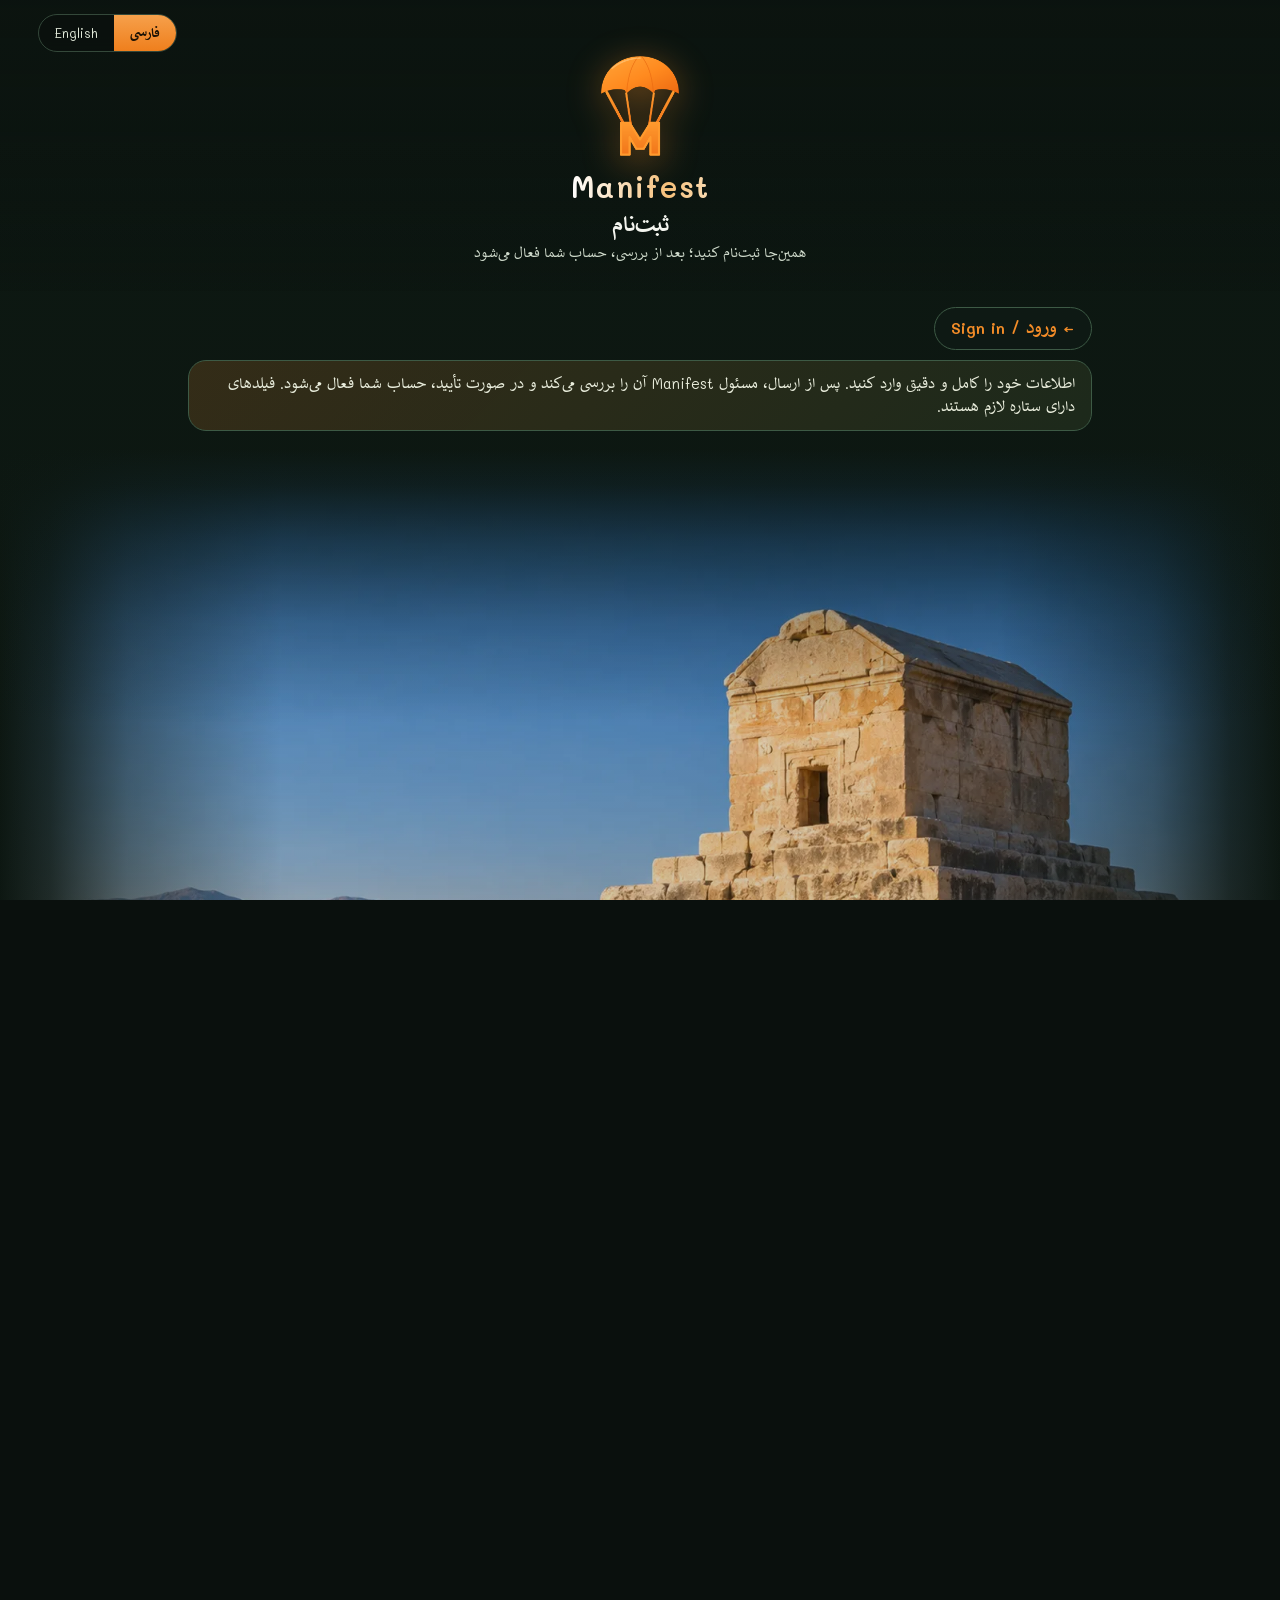
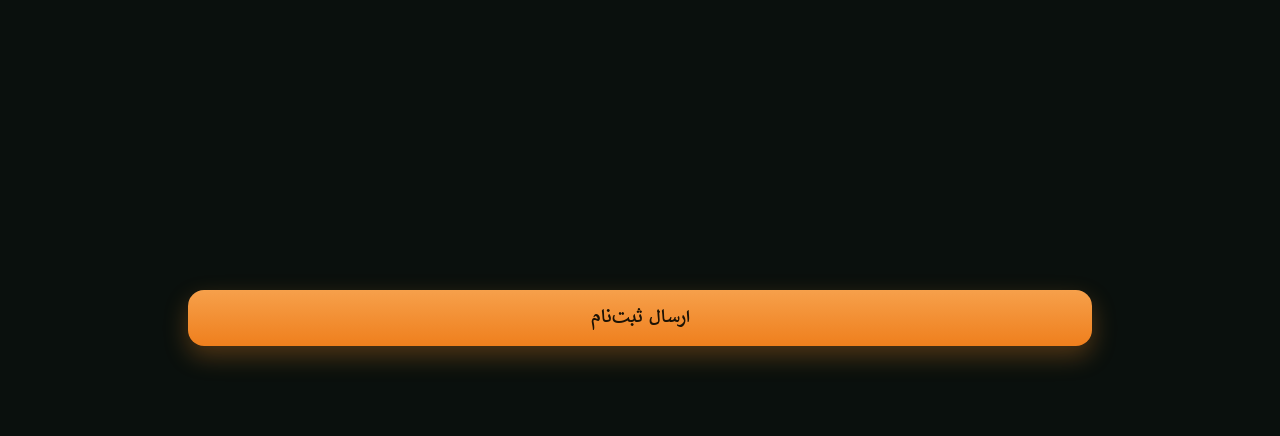
==== commit 52291e31: "Portal v35: logbook totals, chat clear, voices, status colours" ====
--- a/register.html
+++ b/register.html
@@ -34,7 +34,7 @@
 (function(){var n=10,i=Math.floor(Math.random()*n),box=document.createElement("div");box.id="bgs";box.setAttribute("aria-hidden","true");
 for(var k=1;k<=n;k++){var e=document.createElement("i");e.setAttribute("data-s","hero/q"+k+".webp");box.appendChild(e)}
 document.body.insertBefore(box,document.body.firstChild);
-function show(){var els=box.children;[i,(i+1)%n].forEach(function(x){if(!els[x].style.backgroundImage)els[x].style.backgroundImage='url("'+els[x].getAttribute("data-s")+'")'});for(var j=0;j<n;j++)els[j].classList.toggle("on",j===i)}
+function show(){var els=box.children;[i,(i+1)%n].forEach(function(x){if(!els[x].style.backgroundImage)els[x].style.backgroundImage='url("'+els[x].getAttribute("data-s")+'")'});for(var j=0;j<n;j++){if(j===i){els[j].classList.remove("lv");els[j].classList.add("on")}else if(els[j].classList.contains("on")){els[j].classList.remove("on");els[j].classList.add("lv");(function(x){setTimeout(function(){x.classList.remove("lv")},2900)})(els[j])}}}
 show();setInterval(function(){i=(i+1)%n;show()},7000)})();
 </script>
 <script>
--- a/style.css
+++ b/style.css
@@ -214,3 +214,35 @@
 #bgs i::before { content: ""; position: absolute; inset: -40px; z-index: -1; background-image: inherit; background-size: cover; background-position: center; filter: blur(26px) brightness(.8); }
 #bgs i.on { opacity: 1; }
 #bgs::after { content: ""; position: absolute; inset: 0; background: linear-gradient(180deg, rgba(10,16,13,.5), rgba(10,16,13,.75)); }
+
+/* ===== v20: backgrounds — whole photo at the bottom, top/sides melt into the dark base, soft crossfade ===== */
+#bgs { position: fixed; inset: 0; z-index: -1; background: #0a100d; overflow: hidden; }
+#bgs i { position: absolute; inset: 0; background-size: contain; background-repeat: no-repeat; background-position: center bottom; overflow: visible; animation: none !important;
+  opacity: 0; transform: translateY(12px); transition: none;
+  -webkit-mask-image: linear-gradient(to bottom, transparent 0%, rgba(0,0,0,.55) 22%, #000 48%), linear-gradient(to right, transparent 0%, #000 7%, #000 93%, transparent 100%);
+  -webkit-mask-composite: source-in;
+  mask-image: linear-gradient(to bottom, transparent 0%, rgba(0,0,0,.55) 22%, #000 48%), linear-gradient(to right, transparent 0%, #000 7%, #000 93%, transparent 100%);
+  mask-composite: intersect; }
+#bgs i::before { display: none !important; content: none; }
+#bgs i.on { opacity: 1; transform: none; z-index: 2; transition: opacity 2.6s cubic-bezier(.4,0,.2,1), transform 2.8s cubic-bezier(.2,.7,.3,1); }
+#bgs i.lv { opacity: 1; transform: none; z-index: 1; transition: none; }
+#bgs::after { content: ""; position: absolute; inset: 0; z-index: 3; background: linear-gradient(180deg, rgba(10,16,13,.12), rgba(10,16,13,.45)); }
+@media (prefers-reduced-motion: reduce) { #bgs i.on { transform: none; transition: opacity 1s ease; } }
+
+/* ===== v21: background photo sized to its own 16:9 box so ALL edges melt away; placed higher ===== */
+#bgs { background: linear-gradient(180deg, #0f1b14 0%, #0b140f 100%); }
+#bgs i { inset: auto; left: 50%; top: 9vh; width: min(100vw, 177.78vh); height: auto; aspect-ratio: 16 / 9; background-size: 100% 100%; background-position: center; background-repeat: no-repeat;
+  transform: translateX(-50%) translateY(14px);
+  -webkit-mask-image: linear-gradient(to bottom, transparent 0%, rgba(0,0,0,.18) 7%, rgba(0,0,0,.55) 17%, #000 32%, #000 64%, rgba(0,0,0,.55) 82%, rgba(0,0,0,.18) 93%, transparent 100%), linear-gradient(to right, transparent 0%, rgba(0,0,0,.3) 6%, #000 17%, #000 83%, rgba(0,0,0,.3) 94%, transparent 100%);
+  -webkit-mask-composite: source-in;
+  mask-image: linear-gradient(to bottom, transparent 0%, rgba(0,0,0,.18) 7%, rgba(0,0,0,.55) 17%, #000 32%, #000 64%, rgba(0,0,0,.55) 82%, rgba(0,0,0,.18) 93%, transparent 100%), linear-gradient(to right, transparent 0%, rgba(0,0,0,.3) 6%, #000 17%, #000 83%, rgba(0,0,0,.3) 94%, transparent 100%);
+  mask-composite: intersect; }
+#bgs i.on { transform: translateX(-50%); }
+#bgs i.lv { transform: translateX(-50%); }
+#bgs::after { background: linear-gradient(180deg, rgba(10,16,13,0) 0%, rgba(10,16,13,.18) 100%); }
+@media (prefers-reduced-motion: reduce) { #bgs i.on { transform: translateX(-50%); } }
+
+/* ===== v22: photo edges melt into the page colour with plain gradients (works on every phone); photo placed higher ===== */
+#bgs { background: #0d1812; }
+#bgs i { top: 50vh; -webkit-mask-image: none; mask-image: none; }
+#bgs i::after { content: ""; position: absolute; inset: -1px; background: linear-gradient(to bottom, #0d1812 0%, rgba(13,24,18,.9) 5%, rgba(13,24,18,.6) 13%, rgba(13,24,18,.25) 24%, rgba(13,24,18,0) 38%, rgba(13,24,18,0) 62%, rgba(13,24,18,.3) 78%, rgba(13,24,18,.7) 90%, #0d1812 100%), linear-gradient(to right, #0d1812 0%, rgba(13,24,18,.85) 4%, rgba(13,24,18,.45) 10%, rgba(13,24,18,0) 22%, rgba(13,24,18,0) 78%, rgba(13,24,18,.45) 90%, rgba(13,24,18,.85) 96%, #0d1812 100%); pointer-events: none; }
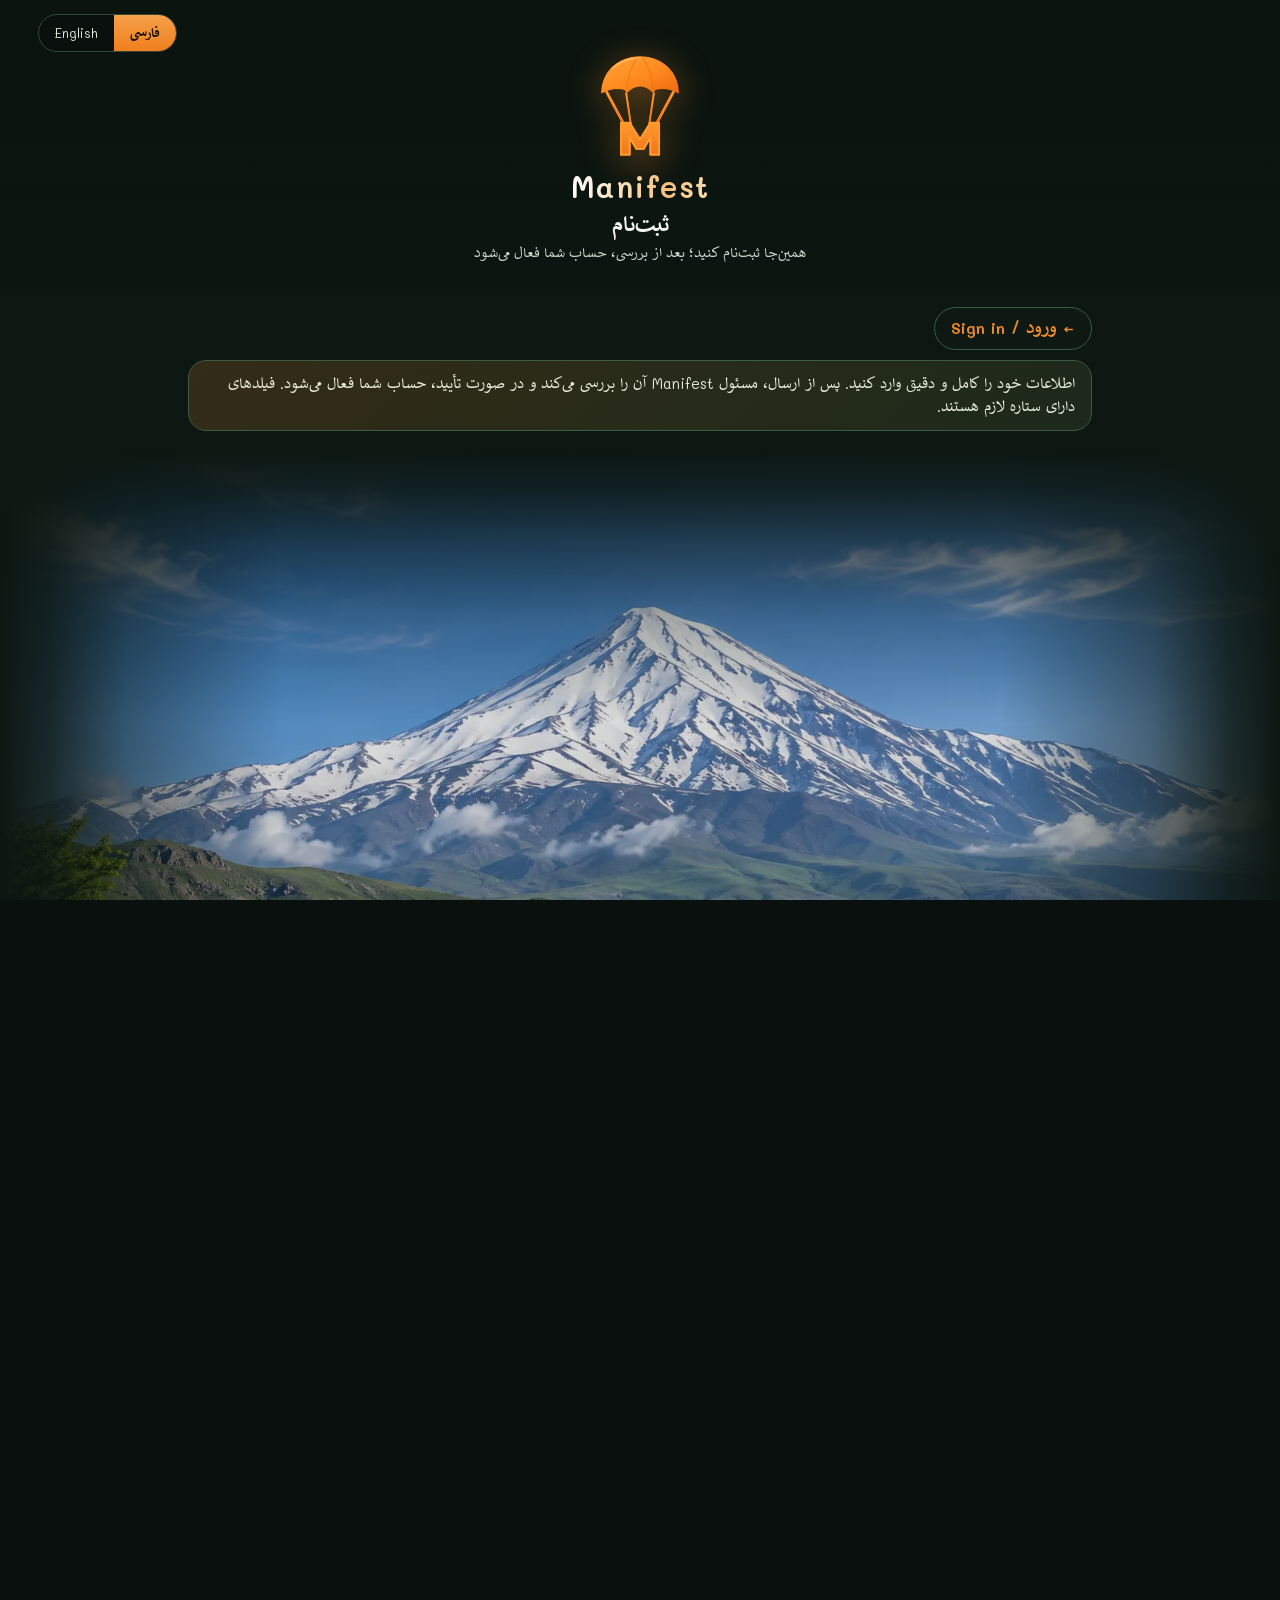
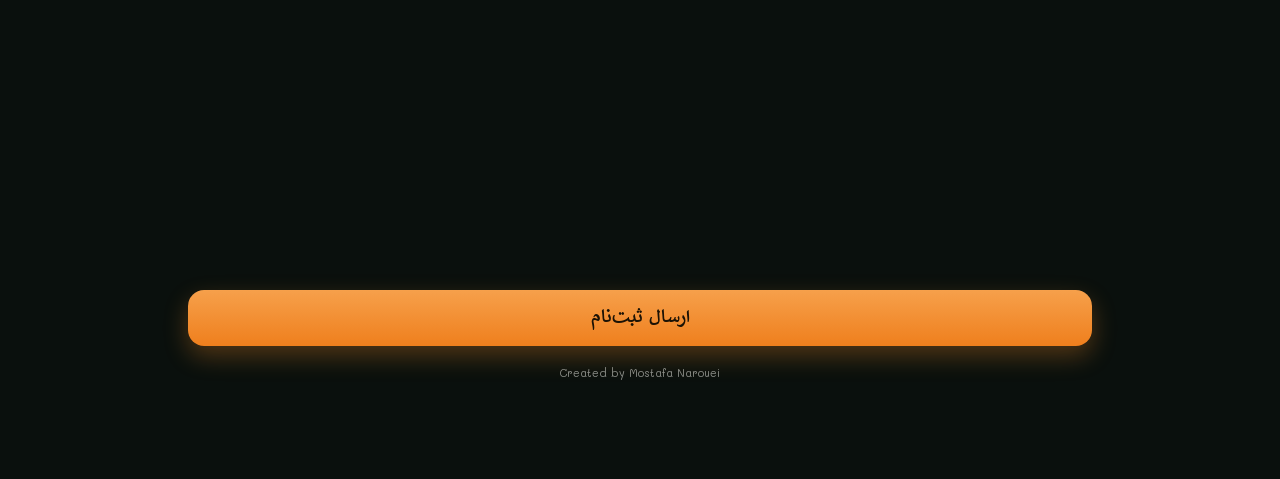
==== commit c0c7ad4c: "Portal v66: instant updates, self-add rules, card status, registration changes" ====
--- a/register.html
+++ b/register.html
@@ -24,6 +24,7 @@
     <button class="submit" id="send" type="submit"></button>
   </form>
   <div class="done" id="done" style="display:none"></div>
+  <p style="text-align:center;opacity:.55;font-size:11px;margin:18px 0 8px">Created by Mostafa Narouei</p>
 </main>
 <div id="scrim" class="scrim" hidden></div>
 <div id="pop" class="pop" hidden></div>
--- a/style.css
+++ b/style.css
@@ -246,3 +246,7 @@
 #bgs { background: #0d1812; }
 #bgs i { top: 50vh; -webkit-mask-image: none; mask-image: none; }
 #bgs i::after { content: ""; position: absolute; inset: -1px; background: linear-gradient(to bottom, #0d1812 0%, rgba(13,24,18,.9) 5%, rgba(13,24,18,.6) 13%, rgba(13,24,18,.25) 24%, rgba(13,24,18,0) 38%, rgba(13,24,18,0) 62%, rgba(13,24,18,.3) 78%, rgba(13,24,18,.7) 90%, #0d1812 100%), linear-gradient(to right, #0d1812 0%, rgba(13,24,18,.85) 4%, rgba(13,24,18,.45) 10%, rgba(13,24,18,0) 22%, rgba(13,24,18,0) 78%, rgba(13,24,18,.45) 90%, rgba(13,24,18,.85) 96%, #0d1812 100%); pointer-events: none; }
+
+/* corrections */
+.fixme{outline:2px solid #e0533a;outline-offset:2px;border-radius:10px}
+.fixwhy{margin-top:6px;color:#ffb3a6;font-size:13px}
